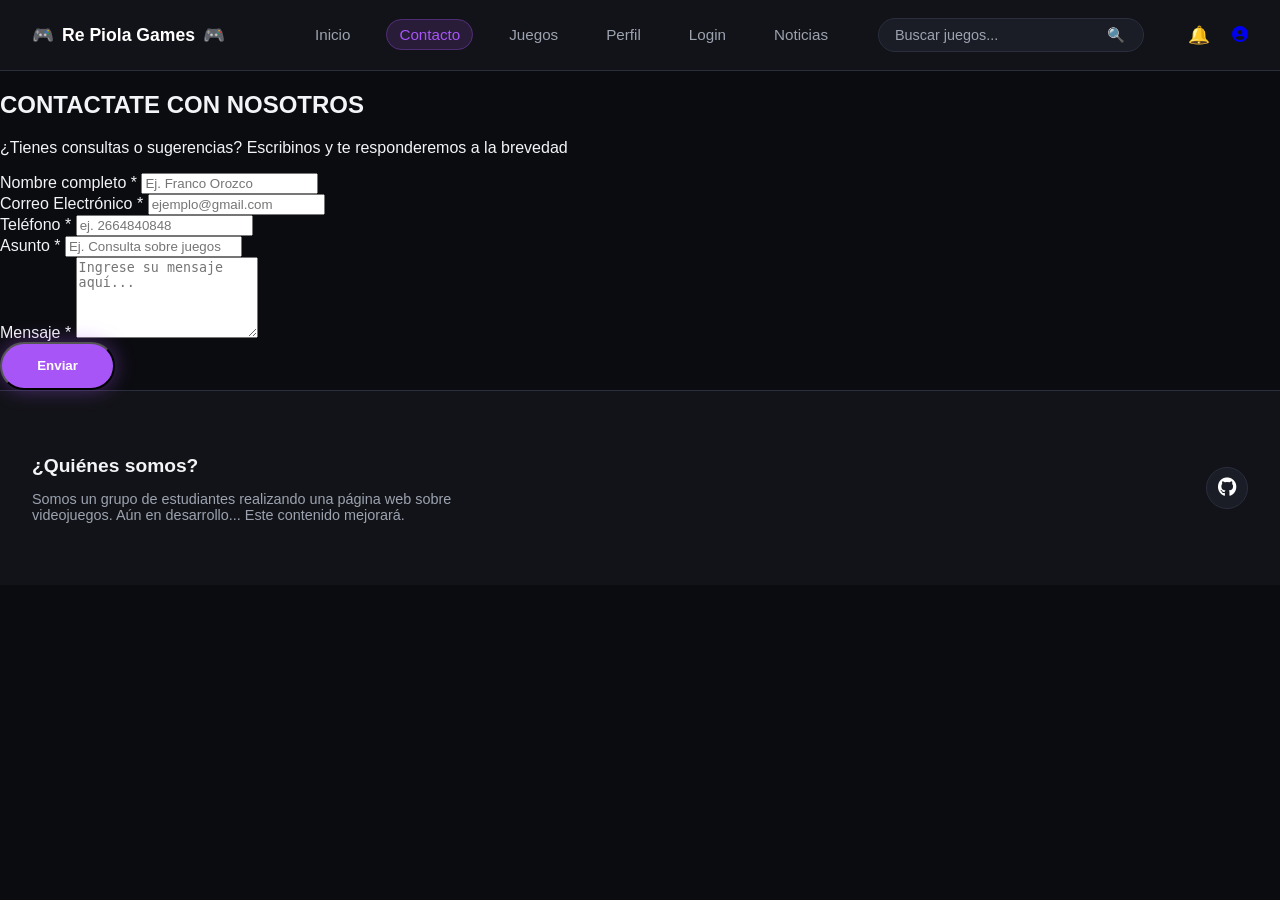
==== contacto.html @ 054d2eba "Organice CSS por secciones y amplía portada ahora los estilos están repartidos entre base.css, heade" ====
<!DOCTYPE html>
<html lang="en">

<head>
    <meta charset="UTF-8">
    <meta name="viewport" content="width=device-width, initial-scale=1.0">
    <title>Contacto</title>
    <link rel="stylesheet" href="https://cdnjs.cloudflare.com/ajax/libs/font-awesome/6.5.2/css/all.min.css">
    <link rel="stylesheet" href="./css/base.css">
    <link rel="stylesheet" href="./css/header.css">
    <link rel="stylesheet" href="./css/componentes.css">
    <link rel="stylesheet" href="./css/footer.css">
</head>

<body>
    <header class="header-principal">
        <!-- LOGO -->
        <div class="logo">
            <a href="./index.html">
                <span>🎮</span>
                <span>Re Piola Games</span>
                <span>🎮</span>
            </a>
        </div>

        <!--  NAVEGACIÓN PRINCIPAL   -->
        <nav>
            <ul>
                <li> <a href="./index.html">Inicio</a></li>
                <li> <a href="./contacto.html" class="activo">Contacto</a></li>
                <li> <a href="./juegos.html">Juegos</a></li>
                <li> <a href="./perfil.html">Perfil</a></li>
                <li> <a href="./login.html">Login</a></li>
                <li> <a href="./noticias.html">Noticias</a></li>
            </ul>
        </nav>

        <!--  BUSCADOR   -->
        <form class="buscador">
            <input type="text" id="buscar" name="buscar" placeholder="Buscar juegos...">
            <button type="submit">🔍</button>
        </form>

        <!--  NOTIFICACIONES   -->
        <div class="usuario-panel">
            <button type="button">🔔</button>
            <a href="./login.html" aria-label="perfil de usuario">
                <i class="fa-solid fa-circle-user"></i>
            </a>
        </div>
    </header>
    <main>
        <section id="contacto">
            <div class="contacto-header">
                <H1>CONTACTATE CON NOSOTROS</H1>
                <p>¿Tienes consultas o sugerencias? Escribinos y te responderemos a la brevedad</p>
            </div>

            <div class="contenedor-formulario">
                <form id="form-contacto" novalidate>
                    <div class="campo-grupo">
                        <label for="nombre">Nombre completo *</label>
                        <input type="text" id="nombre" name="nombre" placeholder="Ej. Franco Orozco">
                        <span class="error-msg" id="error-nombre"></span>
                    </div>

                    <div class="campo-grupo">
                        <label for="email">Correo Electrónico *</label>
                        <input type="email" id="email" name="email" placeholder="ejemplo@gmail.com">
                        <span class="error-msg" id="error-email"></span>
                    </div>

                    <div class="campo-grupo">
                        <label for="telefono">Teléfono *</label>
                        <input type="tel" id="telefono" name="telefono" placeholder="ej. 2664840848">
                        <span class="error-msg" id="error-telefono"></span>
                    </div>

                    <div class="campo-grupo">
                        <label for="asunto">Asunto *</label>
                        <input type="text" id="asunto" name="asunto" placeholder="Ej. Consulta sobre juegos">
                        <span class="error-msg" id="error-asunto"></span>
                    </div>

                    <div class="campo-grupo">
                        <label for="mensaje">Mensaje *</label>
                        <textarea id="mensaje" name="mensaje" placeholder="Ingrese su mensaje aquí..."
                            rows="5"></textarea>
                        <span class="error-msg" id="error-mensaje"></span>
                    </div>

                    <button type="submit" class="btn">Enviar</button>

                </form>

                <div id="resumen-envio"></div>

            </div>

        </section>
    </main>

    <footer>
        <div class="footer-info">
            <h2>¿Quiénes somos?</h2>
            <p>
                Somos un grupo de estudiantes realizando una página web sobre
                videojuegos. Aún en desarrollo... Este contenido mejorará.
            </p>
        </div>

        <div class="footer-redes">
            <a href="https://github.com/orozcofrancoem/TP-Integrador_Web_I.git" target="_blank" aria-label="GitHub"> <i
                    class="fa-brands fa-github"></i></a>
        </div>
    </footer>

    <script src="./js/contacto.js"></script>

</body>

</html>
---- css/base.css ----
/* ===== 1. COLORES GENERALES ===== */

:root {
    --bg-main: #0b0c10;
    --bg-header: #121318;
    --bg-card: #161821;

    --color-primary: #a855f7;
    --color-primary-hover: #9333ea;

    --color-text: #f3f4f6;
    --color-text-muted: #9ca3af;

    --border-color: #2a2e3d;
}

/* ===== 2. ESTILO GENERAL DE LA PÁGINA ===== */

body {
    font-family: Verdana, Tahoma, sans-serif;
    margin: 0;
    background-color: var(--bg-main);
    color: var(--color-text);
}

/* ===== 3. CONTENEDOR PRINCIPAL ===== */

main {
    flex: 1;
    max-width: 1300px; /* max width y margin limitan el contenido a 1300 píxeles y lo centra; en pantallas más anchas quedan esos márgenes. */
    margin: 0 auto;
    width: 100%;
    padding: 0;
}
---- css/header.css ----
/* ===== 1. CABECERA PRINCIPAL ===== */

.header-principal {
    background-color: var(--bg-header);
    border-bottom: 1px solid var(--border-color);
    display: flex;
    align-items: center;
    justify-content: space-between;
    padding: 0 2rem;
    height: 70px;
    position: sticky;
    top: 0;
    z-index: 1000;
}

/* ===== 2. LOGO ===== */

.logo a {
    display: flex;
    align-items: center;
    gap: 8px;
    font-weight: bold;
    font-size: 1.1rem;
    color: #fff;
    text-decoration: none;
}

/* ===== 3. NAVEGACIÓN ===== */

nav ul {
    display: flex;
    gap: 1.5rem;
    list-style: none;
}

nav ul li a {
    color: var(--color-text-muted);
    text-decoration: none;
    font-size: 0.95rem;
    padding: 6px 12px;
    border-radius: 20px;
    transition: color 0.2s;
}

/* Al pasar el mouse o estar en la página actual */

nav ul li a:hover,
nav ul li a.activo {
    color: #fff;
    background-color: #a855f726;
}

/* Enlace de la página actual */

nav ul li a.activo {
    color: var(--color-primary);
    border: 1px solid #a855f74d;
}

/* ===== 4. BUSCADOR ===== */

.buscador {
    display: flex;
    align-items: center;
    background-color: #1a1c26;
    border: 1px solid var(--border-color);
    border-radius: 30px;
    padding: 4px 12px;
    width: 240px;
}

.buscador input {
    background: transparent;
    border: none;
    color: var(--color-text);
    outline: none;
    width: 100%;
    font-size: 0.9rem;
    padding: 4px;
}

.buscador input::placeholder {
    color: var(--color-text-muted);
}

.buscador button {
    background: transparent;
    border: none;
    cursor: pointer;
    font-size: 0.9rem;
}

/* ===== 5. PANEL DE USUARIO ===== */

.usuario-panel {
    display: flex;
    align-items: center;
    gap: 1rem;
}

.usuario-panel button {
    background: transparent;
    border: none;
    color: var(--color-text);
    font-size: 1.1rem;
    cursor: pointer;
    position: relative;
}

/* ===== 6. ADAPTACIÓN A PANTALLAS PEQUEÑAS ===== */

@media (max-width: 968px) {
    .header-principal {
        padding: 0 1rem;
        flex-wrap: wrap;
        height: auto;
        gap: 10px;
    }

    nav ul {
        gap: 1rem;
        overflow-x: auto;
        padding-bottom: 5px;
    }

    .buscador {
        display: none;
    }
}
---- css/componentes.css ----
/* ===== 1. BOTÓN PRINCIPAL ===== */

.btn {
    background-color: var(--color-primary);
    color: #fff;
    padding: 0.9rem 2.2rem;
    border-radius: 30px;
    font-weight: 700;
    text-decoration: none;
    transition: background-color 0.2s, transform 0.2s;
    box-shadow: 0 0 20px rgba(168, 85, 247, 0.4);
}

.btn:hover {
    background-color: var(--color-primary-hover);
    transform: translateY(-2px);
}

/* ===== 2. BOTÓN SECUNDARIO ===== */

.btn-secundario {
    background-color: rgba(255, 255, 255, 0.05);
    color: #fff;
    border: 1px solid var(--border-color);
    padding: 0.9rem 2.2rem;
    border-radius: 30px;
    font-weight: 700;
    text-decoration: none;
    transition: background-color 0.2s, border-color 0.2s;
}

.btn-secundario:hover {
    background-color: rgba(255, 255, 255, 0.1);
    border-color: var(--color-text-muted);
}
---- css/footer.css ----
/* ===== 1. CONTENEDOR DEL PIE DE PÁGINA ===== */

footer {
    background-color: var(--bg-header);
    border-top: 1px solid var(--border-color);
    padding: 3rem 2rem;
    display: flex;
    justify-content: space-between;
    align-items: center;
    margin-top: auto;
}

/* ===== 2. INFORMACIÓN ===== */

.footer-info h2 {
    font-size: 1.2rem;
    margin-bottom: 0.5rem;
}

.footer-info p {
    color: var(--color-text-muted);
    font-size: 0.9rem;
    max-width: 500px;
}

/* ===== 3. REDES SOCIALES ===== */

.footer-redes a {
    background-color: #1a1c26;
    border: 1px solid var(--border-color);
    color: #fff;
    text-decoration: none;
    width: 40px;
    height: 40px;
    border-radius: 50%;
    display: flex;
    align-items: center;
    justify-content: center;
    font-size: 1.2rem;
    transition: background-color 0.2s, border-color 0.2s;
}

.footer-redes a:hover {
    background-color: var(--color-primary);
    border-color: var(--color-primary);
}

/* ===== 4. ADAPTACIÓN A PANTALLAS PEQUEÑAS ===== */

@media (max-width: 968px) {
    footer {
        flex-direction: column;
        gap: 1.5rem;
        text-align: center;
    }
}
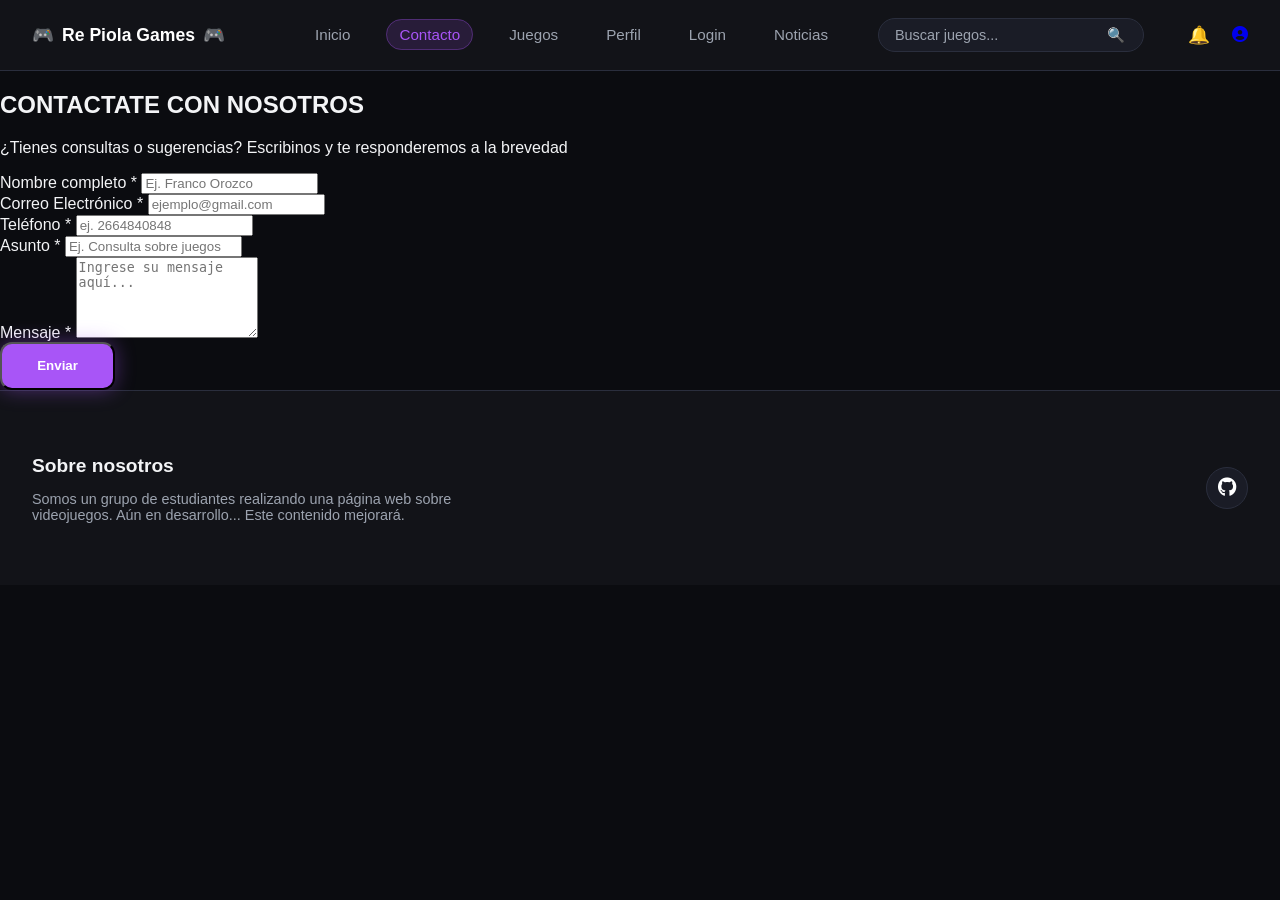
==== commit 7db82ad0: "Separé el header y el footer para reutilizarlos Pasé el menú y el pie de página a archivos compartid" ====
--- a/contacto.html
+++ b/contacto.html
@@ -1,11 +1,15 @@
 <!DOCTYPE html>
-<html lang="en">
+<html lang="es">
 
 <head>
     <meta charset="UTF-8">
     <meta name="viewport" content="width=device-width, initial-scale=1.0">
-    <title>Contacto</title>
+    <title>Contacto | Re Piola Games</title>
+
+    <!-- Iconos de Font Awesome -->
     <link rel="stylesheet" href="https://cdnjs.cloudflare.com/ajax/libs/font-awesome/6.5.2/css/all.min.css">
+
+    <!-- Estilos generales y compartidos -->
     <link rel="stylesheet" href="./css/base.css">
     <link rel="stylesheet" href="./css/header.css">
     <link rel="stylesheet" href="./css/componentes.css">
@@ -13,110 +17,116 @@
 </head>
 
 <body>
-    <header class="header-principal">
-        <!-- LOGO -->
-        <div class="logo">
-            <a href="./index.html">
-                <span>🎮</span>
-                <span>Re Piola Games</span>
-                <span>🎮</span>
-            </a>
-        </div>
 
-        <!--  NAVEGACIÓN PRINCIPAL   -->
-        <nav>
-            <ul>
-                <li> <a href="./index.html">Inicio</a></li>
-                <li> <a href="./contacto.html" class="activo">Contacto</a></li>
-                <li> <a href="./juegos.html">Juegos</a></li>
-                <li> <a href="./perfil.html">Perfil</a></li>
-                <li> <a href="./login.html">Login</a></li>
-                <li> <a href="./noticias.html">Noticias</a></li>
-            </ul>
-        </nav>
+    <!-- ===== 1. CABECERA ===== -->
 
-        <!--  BUSCADOR   -->
-        <form class="buscador">
-            <input type="text" id="buscar" name="buscar" placeholder="Buscar juegos...">
-            <button type="submit">🔍</button>
-        </form>
+    <div id="cabecera-sitio"></div>
 
-        <!--  NOTIFICACIONES   -->
-        <div class="usuario-panel">
-            <button type="button">🔔</button>
-            <a href="./login.html" aria-label="perfil de usuario">
-                <i class="fa-solid fa-circle-user"></i>
-            </a>
-        </div>
-    </header>
+    <!-- ===== 2. CONTENIDO PRINCIPAL ===== -->
+
     <main>
+
         <section id="contacto">
+
+            <!-- ===== 2.1. PRESENTACIÓN ===== -->
+
             <div class="contacto-header">
-                <H1>CONTACTATE CON NOSOTROS</H1>
-                <p>¿Tienes consultas o sugerencias? Escribinos y te responderemos a la brevedad</p>
+                <h1>CONTACTATE CON NOSOTROS</h1>
+                <p>
+                    ¿Tienes consultas o sugerencias?
+                    Escribinos y te responderemos a la brevedad
+                </p>
             </div>
 
+            <!-- ===== 2.2. FORMULARIO DE CONTACTO ===== -->
+
             <div class="contenedor-formulario">
+
                 <form id="form-contacto" novalidate>
+
+                    <!-- Nombre completo -->
                     <div class="campo-grupo">
                         <label for="nombre">Nombre completo *</label>
-                        <input type="text" id="nombre" name="nombre" placeholder="Ej. Franco Orozco">
+                        <input
+                            type="text"
+                            id="nombre"
+                            name="nombre"
+                            placeholder="Ej. Franco Orozco"
+                        >
                         <span class="error-msg" id="error-nombre"></span>
                     </div>
 
+                    <!-- Correo electrónico -->
                     <div class="campo-grupo">
                         <label for="email">Correo Electrónico *</label>
-                        <input type="email" id="email" name="email" placeholder="ejemplo@gmail.com">
+                        <input
+                            type="email"
+                            id="email"
+                            name="email"
+                            placeholder="ejemplo@gmail.com"
+                        >
                         <span class="error-msg" id="error-email"></span>
                     </div>
 
+                    <!-- Teléfono -->
                     <div class="campo-grupo">
                         <label for="telefono">Teléfono *</label>
-                        <input type="tel" id="telefono" name="telefono" placeholder="ej. 2664840848">
+                        <input
+                            type="tel"
+                            id="telefono"
+                            name="telefono"
+                            placeholder="ej. 2664840848"
+                        >
                         <span class="error-msg" id="error-telefono"></span>
                     </div>
 
+                    <!-- Asunto -->
                     <div class="campo-grupo">
                         <label for="asunto">Asunto *</label>
-                        <input type="text" id="asunto" name="asunto" placeholder="Ej. Consulta sobre juegos">
+                        <input
+                            type="text"
+                            id="asunto"
+                            name="asunto"
+                            placeholder="Ej. Consulta sobre juegos"
+                        >
                         <span class="error-msg" id="error-asunto"></span>
                     </div>
 
+                    <!-- Mensaje -->
                     <div class="campo-grupo">
                         <label for="mensaje">Mensaje *</label>
-                        <textarea id="mensaje" name="mensaje" placeholder="Ingrese su mensaje aquí..."
-                            rows="5"></textarea>
+                        <textarea
+                            id="mensaje"
+                            name="mensaje"
+                            placeholder="Ingrese su mensaje aquí..."
+                            rows="5"
+                        ></textarea>
                         <span class="error-msg" id="error-mensaje"></span>
                     </div>
 
+                    <!-- Envío del formulario -->
                     <button type="submit" class="btn">Enviar</button>
 
                 </form>
+
+                <!-- ===== 2.3. RESUMEN DEL FORMULARIO ===== -->
 
                 <div id="resumen-envio"></div>
 
             </div>
 
         </section>
+
     </main>
 
-    <footer>
-        <div class="footer-info">
-            <h2>¿Quiénes somos?</h2>
-            <p>
-                Somos un grupo de estudiantes realizando una página web sobre
-                videojuegos. Aún en desarrollo... Este contenido mejorará.
-            </p>
-        </div>
+    <!-- ===== 3. PIE DE PÁGINA ===== -->
 
-        <div class="footer-redes">
-            <a href="https://github.com/orozcofrancoem/TP-Integrador_Web_I.git" target="_blank" aria-label="GitHub"> <i
-                    class="fa-brands fa-github"></i></a>
-        </div>
-    </footer>
+    <div id="pie-sitio"></div>
+
+    <!-- ===== 4. JAVASCRIPT ===== -->
 
     <script src="./js/contacto.js"></script>
-
+    <script src="./js/componentes.js"></script>
 </body>
 
 </html>
--- a/css/header.css
+++ b/css/header.css
@@ -8,6 +8,11 @@
     justify-content: space-between;
     padding: 0 2rem;
     height: 70px;
+}
+
+/* ===== POSICIÓN DE LA CABECERA COMPARTIDA ===== */
+
+#cabecera-sitio {
     position: sticky;
     top: 0;
     z-index: 1000;
@@ -116,7 +121,7 @@
         height: auto;
         gap: 10px;
     }
-
+   
     nav ul {
         gap: 1rem;
         overflow-x: auto;
--- a/css/componentes.css
+++ b/css/componentes.css
@@ -4,7 +4,7 @@
     background-color: var(--color-primary);
     color: #fff;
     padding: 0.9rem 2.2rem;
-    border-radius: 30px;
+    border-radius: 12px;
     font-weight: 700;
     text-decoration: none;
     transition: background-color 0.2s, transform 0.2s;
@@ -23,7 +23,7 @@
     color: #fff;
     border: 1px solid var(--border-color);
     padding: 0.9rem 2.2rem;
-    border-radius: 30px;
+    border-radius: 12px;
     font-weight: 700;
     text-decoration: none;
     transition: background-color 0.2s, border-color 0.2s;
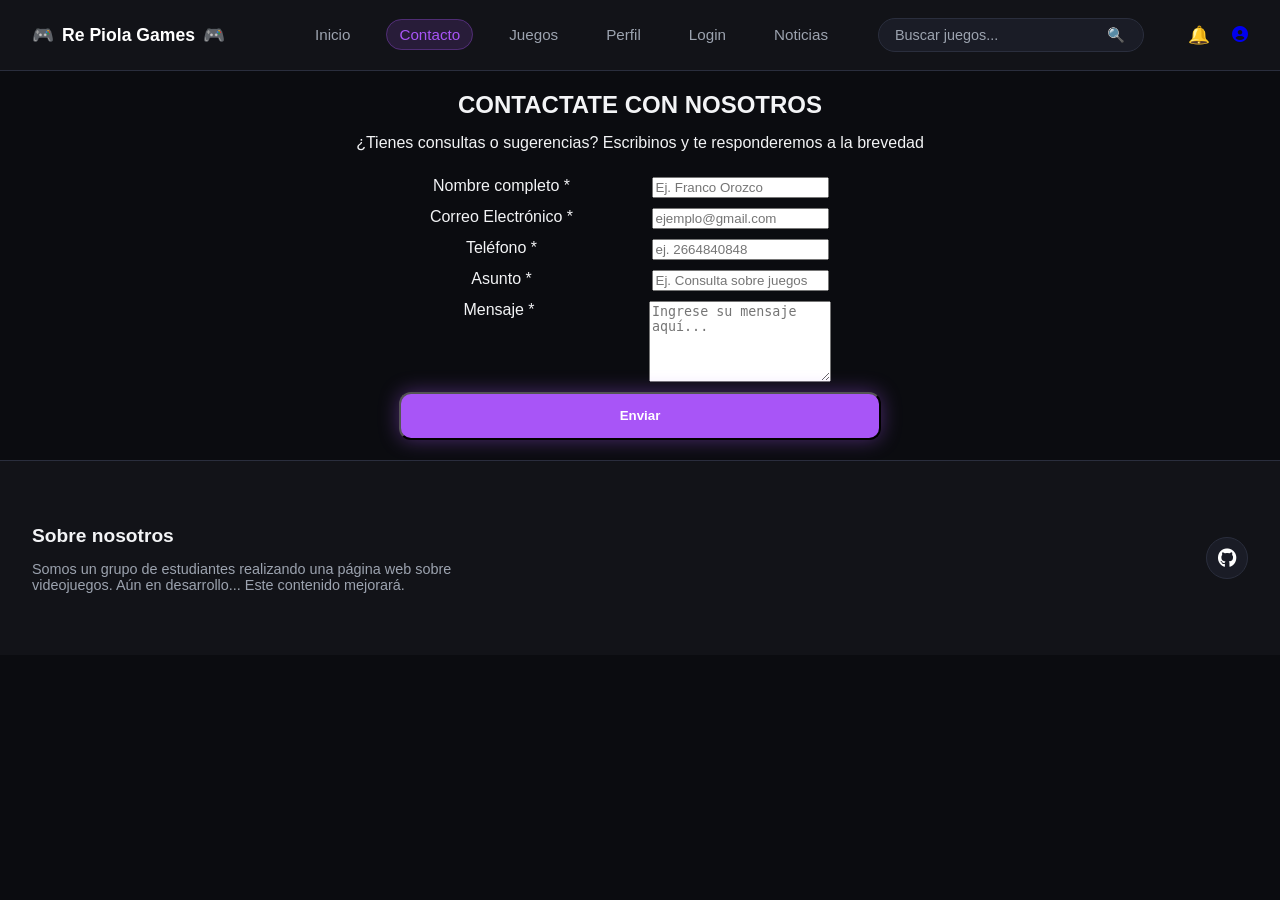
==== commit a8d45162: "mejora en visual de juegos.html" ====
--- a/contacto.html
+++ b/contacto.html
@@ -14,6 +14,7 @@
     <link rel="stylesheet" href="./css/header.css">
     <link rel="stylesheet" href="./css/componentes.css">
     <link rel="stylesheet" href="./css/footer.css">
+    <link rel="stylesheet" href="./css/contacto.css">
 </head>
 
 <body>
--- a/css/contacto.css
+++ b/css/contacto.css
@@ -0,0 +1,41 @@
+#contacto {
+    display: flex;
+    flex-direction: column;
+    align-items: center;
+    gap: 10px;
+    margin: 20px;
+
+}
+
+.contacto-header {
+    display: flex;
+    flex-direction: column;
+    gap: 15px;
+    align-items: center;
+    padding-bottom: 15px;
+}
+
+.contacto-header p,
+h1 {
+    margin: 0;
+}
+
+#form-contacto {
+    display: flex;
+    flex-direction: column;
+    justify-content: center;
+    flex: content;
+    gap: 10px;
+}
+
+.campo-grupo {
+    display: flex;
+    text-align: center;
+    justify-content: center;
+    gap: 50px;
+}
+
+label {
+    width: 200px;
+}
+
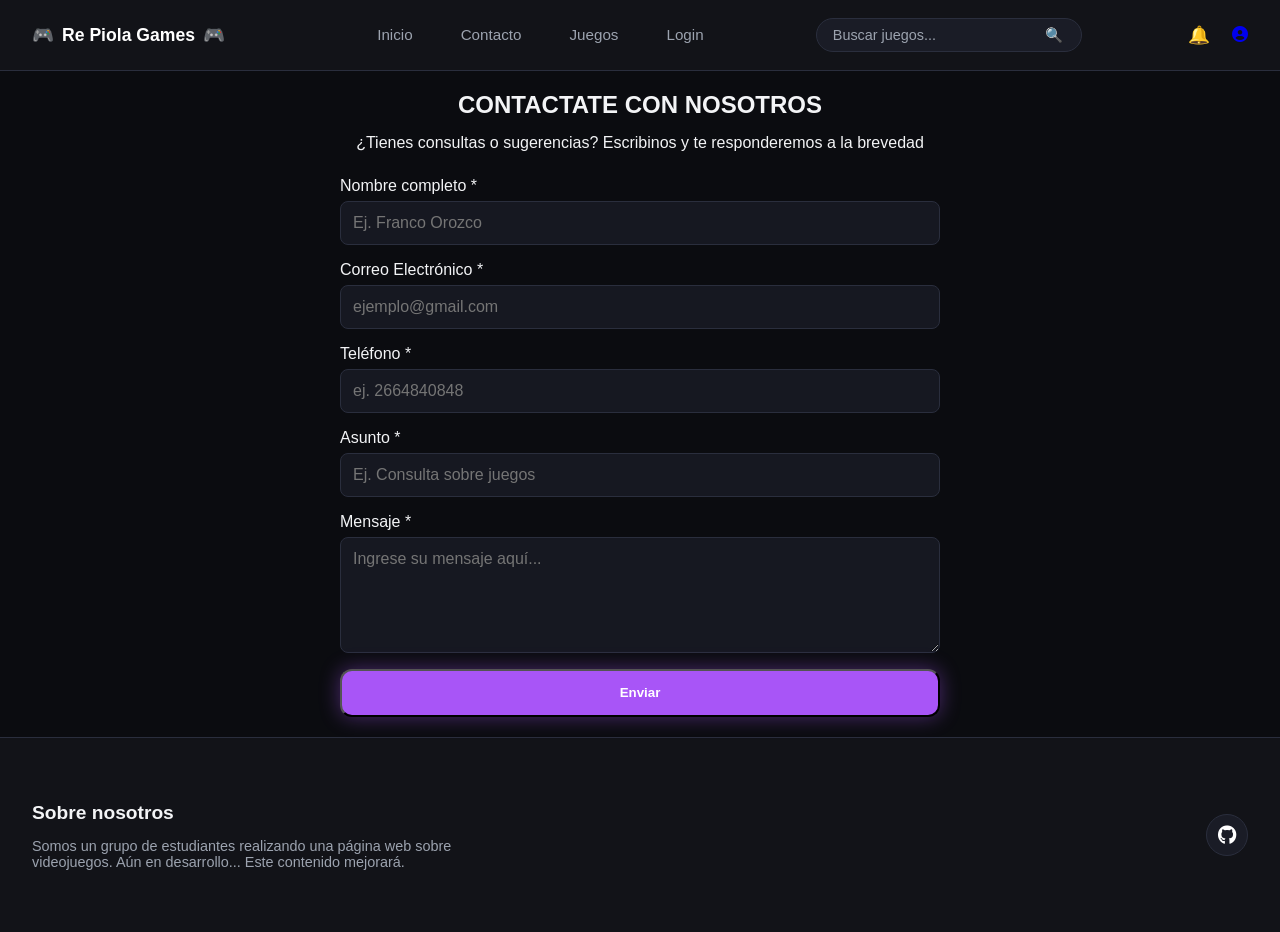
==== commit f4258558: "Actualizacion proyecto Borro franco la clase perfil y noticias porque dijo que era mucho. mejoras en" ====
--- a/contacto.html
+++ b/contacto.html
@@ -1,133 +1,182 @@
-<!DOCTYPE html>
+<!doctype html>
 <html lang="es">
-
-<head>
-    <meta charset="UTF-8">
-    <meta name="viewport" content="width=device-width, initial-scale=1.0">
+  <head>
+    <meta charset="UTF-8" />
+    <meta name="viewport" content="width=device-width, initial-scale=1.0" />
     <title>Contacto | Re Piola Games</title>
 
     <!-- Iconos de Font Awesome -->
-    <link rel="stylesheet" href="https://cdnjs.cloudflare.com/ajax/libs/font-awesome/6.5.2/css/all.min.css">
+    <link
+      rel="stylesheet"
+      href="https://cdnjs.cloudflare.com/ajax/libs/font-awesome/6.5.2/css/all.min.css"
+    />
 
     <!-- Estilos generales y compartidos -->
-    <link rel="stylesheet" href="./css/base.css">
-    <link rel="stylesheet" href="./css/header.css">
-    <link rel="stylesheet" href="./css/componentes.css">
-    <link rel="stylesheet" href="./css/footer.css">
-    <link rel="stylesheet" href="./css/contacto.css">
-</head>
+    <link rel="stylesheet" href="./css/base.css" />
+    <link rel="stylesheet" href="./css/header.css" />
+    <link rel="stylesheet" href="./css/componentes.css" />
+    <link rel="stylesheet" href="./css/footer.css" />
+    <link rel="stylesheet" href="./css/contacto.css" />
+  </head>
 
-<body>
-
+  <body>
     <!-- ===== 1. CABECERA ===== -->
 
-    <div id="cabecera-sitio"></div>
+    <header class="header-principal">
+      <!-- Logo -->
+      <div class="logo">
+        <a href="./index.html">
+          <span>🎮</span>
+          <span>Re Piola Games</span>
+          <span>🎮</span>
+        </a>
+      </div>
 
+      <!-- Navegación principal -->
+      <nav aria-label="Navegación principal">
+        <ul>
+          <li><a href="./index.html">Inicio</a></li>
+          <li><a href="./contacto.html">Contacto</a></li>
+          <li><a href="./juegos.html">Juegos</a></li>
+          <li><a href="./login.html">Login</a></li>
+        </ul>
+      </nav>
+
+      <!-- Buscador -->
+      <form class="buscador" role="search">
+        <input
+          type="text"
+          id="buscar"
+          name="buscar"
+          placeholder="Buscar juegos..."
+          aria-label="Buscar juegos"
+        />
+        <button type="submit" aria-label="Buscar">🔍</button>
+      </form>
+
+      <!-- Notificaciones y acceso de usuario -->
+      <div class="usuario-panel">
+        <button type="button" aria-label="Notificaciones">🔔</button>
+
+        <a href="./login.html" aria-label="Iniciar sesión">
+          <i class="fa-solid fa-circle-user" aria-hidden="true"></i>
+        </a>
+      </div>
+    </header>
     <!-- ===== 2. CONTENIDO PRINCIPAL ===== -->
 
     <main>
+      <section id="contacto">
+        <!-- ===== 2.1. PRESENTACIÓN ===== -->
 
-        <section id="contacto">
+        <div class="contacto-header">
+          <h1>CONTACTATE CON NOSOTROS</h1>
+          <p>
+            ¿Tienes consultas o sugerencias? Escribinos y te responderemos a la
+            brevedad
+          </p>
+        </div>
 
-            <!-- ===== 2.1. PRESENTACIÓN ===== -->
+        <!-- ===== 2.2. FORMULARIO DE CONTACTO ===== -->
 
-            <div class="contacto-header">
-                <h1>CONTACTATE CON NOSOTROS</h1>
-                <p>
-                    ¿Tienes consultas o sugerencias?
-                    Escribinos y te responderemos a la brevedad
-                </p>
+        <div class="contenedor-formulario">
+          <form id="form-contacto" novalidate>
+            <!-- Nombre completo -->
+            <div class="campo-grupo">
+              <label for="nombre">Nombre completo *</label>
+              <input
+                type="text"
+                id="nombre"
+                name="nombre"
+                placeholder="Ej. Franco Orozco"
+              />
+              <span class="error-msg" id="error-nombre"></span>
             </div>
 
-            <!-- ===== 2.2. FORMULARIO DE CONTACTO ===== -->
-
-            <div class="contenedor-formulario">
-
-                <form id="form-contacto" novalidate>
-
-                    <!-- Nombre completo -->
-                    <div class="campo-grupo">
-                        <label for="nombre">Nombre completo *</label>
-                        <input
-                            type="text"
-                            id="nombre"
-                            name="nombre"
-                            placeholder="Ej. Franco Orozco"
-                        >
-                        <span class="error-msg" id="error-nombre"></span>
-                    </div>
-
-                    <!-- Correo electrónico -->
-                    <div class="campo-grupo">
-                        <label for="email">Correo Electrónico *</label>
-                        <input
-                            type="email"
-                            id="email"
-                            name="email"
-                            placeholder="ejemplo@gmail.com"
-                        >
-                        <span class="error-msg" id="error-email"></span>
-                    </div>
-
-                    <!-- Teléfono -->
-                    <div class="campo-grupo">
-                        <label for="telefono">Teléfono *</label>
-                        <input
-                            type="tel"
-                            id="telefono"
-                            name="telefono"
-                            placeholder="ej. 2664840848"
-                        >
-                        <span class="error-msg" id="error-telefono"></span>
-                    </div>
-
-                    <!-- Asunto -->
-                    <div class="campo-grupo">
-                        <label for="asunto">Asunto *</label>
-                        <input
-                            type="text"
-                            id="asunto"
-                            name="asunto"
-                            placeholder="Ej. Consulta sobre juegos"
-                        >
-                        <span class="error-msg" id="error-asunto"></span>
-                    </div>
-
-                    <!-- Mensaje -->
-                    <div class="campo-grupo">
-                        <label for="mensaje">Mensaje *</label>
-                        <textarea
-                            id="mensaje"
-                            name="mensaje"
-                            placeholder="Ingrese su mensaje aquí..."
-                            rows="5"
-                        ></textarea>
-                        <span class="error-msg" id="error-mensaje"></span>
-                    </div>
-
-                    <!-- Envío del formulario -->
-                    <button type="submit" class="btn">Enviar</button>
-
-                </form>
-
-                <!-- ===== 2.3. RESUMEN DEL FORMULARIO ===== -->
-
-                <div id="resumen-envio"></div>
-
+            <!-- Correo electrónico -->
+            <div class="campo-grupo">
+              <label for="email">Correo Electrónico *</label>
+              <input
+                type="email"
+                id="email"
+                name="email"
+                placeholder="ejemplo@gmail.com"
+              />
+              <span class="error-msg" id="error-email"></span>
             </div>
 
-        </section>
+            <!-- Teléfono -->
+            <div class="campo-grupo">
+              <label for="telefono">Teléfono *</label>
+              <input
+                type="tel"
+                id="telefono"
+                name="telefono"
+                placeholder="ej. 2664840848"
+              />
+              <span class="error-msg" id="error-telefono"></span>
+            </div>
 
+            <!-- Asunto -->
+            <div class="campo-grupo">
+              <label for="asunto">Asunto *</label>
+              <input
+                type="text"
+                id="asunto"
+                name="asunto"
+                placeholder="Ej. Consulta sobre juegos"
+              />
+              <span class="error-msg" id="error-asunto"></span>
+            </div>
+
+            <!-- Mensaje -->
+            <div class="campo-grupo">
+              <label for="mensaje">Mensaje *</label>
+              <textarea
+                id="mensaje"
+                name="mensaje"
+                placeholder="Ingrese su mensaje aquí..."
+                rows="5"
+              ></textarea>
+              <span class="error-msg" id="error-mensaje"></span>
+            </div>
+
+            <!-- Envío del formulario -->
+            <button type="submit" class="btn">Enviar</button>
+          </form>
+
+          <!-- ===== 2.3. RESUMEN DEL FORMULARIO ===== -->
+
+          <div id="resumen-envio"></div>
+        </div>
+      </section>
     </main>
 
     <!-- ===== 3. PIE DE PÁGINA ===== -->
 
-    <div id="pie-sitio"></div>
+    <footer>
+      <div class="footer-info">
+        <h2>Sobre nosotros</h2>
+        <p>
+          Somos un grupo de estudiantes realizando una página web sobre
+          videojuegos. Aún en desarrollo... Este contenido mejorará.
+        </p>
+      </div>
 
+      <div class="footer-redes">
+        <a
+          href="https://github.com/orozcofrancoem/TP-Integrador_Web_I.git"
+          target="_blank"
+          rel="noopener noreferrer"
+          aria-label="GitHub"
+        >
+          <i class="fa-brands fa-github" aria-hidden="true"></i>
+        </a>
+      </div>
+    </footer>
     <!-- ===== 4. JAVASCRIPT ===== -->
 
     <script src="./js/contacto.js"></script>
     <script src="./js/componentes.js"></script>
-</body>
-
-</html>+  </body>
+</html>
--- a/css/contacto.css
+++ b/css/contacto.css
@@ -30,12 +30,42 @@
 
 .campo-grupo {
     display: flex;
-    text-align: center;
-    justify-content: center;
-    gap: 50px;
+    flex-direction: column;
+    gap: 6px;
 }
 
-label {
-    width: 200px;
+.campo-grupo label {
+    width: auto;
 }
 
+.contenedor-formulario {
+    width: 100%;
+    max-width: 600px;
+}
+
+.error-msg{
+    color: red;
+    font-size: 0.8rem;
+}
+
+/* Campos del formulario */
+.campo-grupo input,
+.campo-grupo textarea {
+    box-sizing: border-box; /* Hace que el relleno y el borde estén incluidos dentro del ancho que le asignemos al campo. */
+    padding: 12px;
+    border: 1px solid var(--border-color);/* Define las características del borde:*/
+                                          /*   1px: el grosor.*/
+                                          /*   solid: el tipo de línea, en este caso continua.*/
+                                          /*   var(--border-color): el color guardado en la variable CSS --border-color. */
+    border-radius: 8px;/*Redondea las esquinas del campo. Cuanto mayor sea el valor, más redondeadas se verán.*/
+    background-color: var(--bg-card);/*Asigna el color de fondo del campo usando la variable --bg-card, que también usás para las tarjetas del sitio.*/
+    color: var(--color-text);/*Define el color del texto que escribe la persona dentro del campo. Usa la variable --color-text para mantener el mismo color general del sitio.*/
+    font: inherit;/* Hace que el campo herede la tipografía de su elemento padre: familia, tamaño y otras propiedades de fuente incluidas en font.*/
+}
+
+/* Color del borde al seleccionar un campo */
+.campo-grupo input:focus,
+.campo-grupo textarea:focus {
+    outline: 2px solid var(--color-primary);
+    outline-offset: 2px;/*Separa ese contorno 2 píxeles hacia afuera del borde del campo. Esto permite distinguir el borde normal del contorno violeta de selección.*/
+}
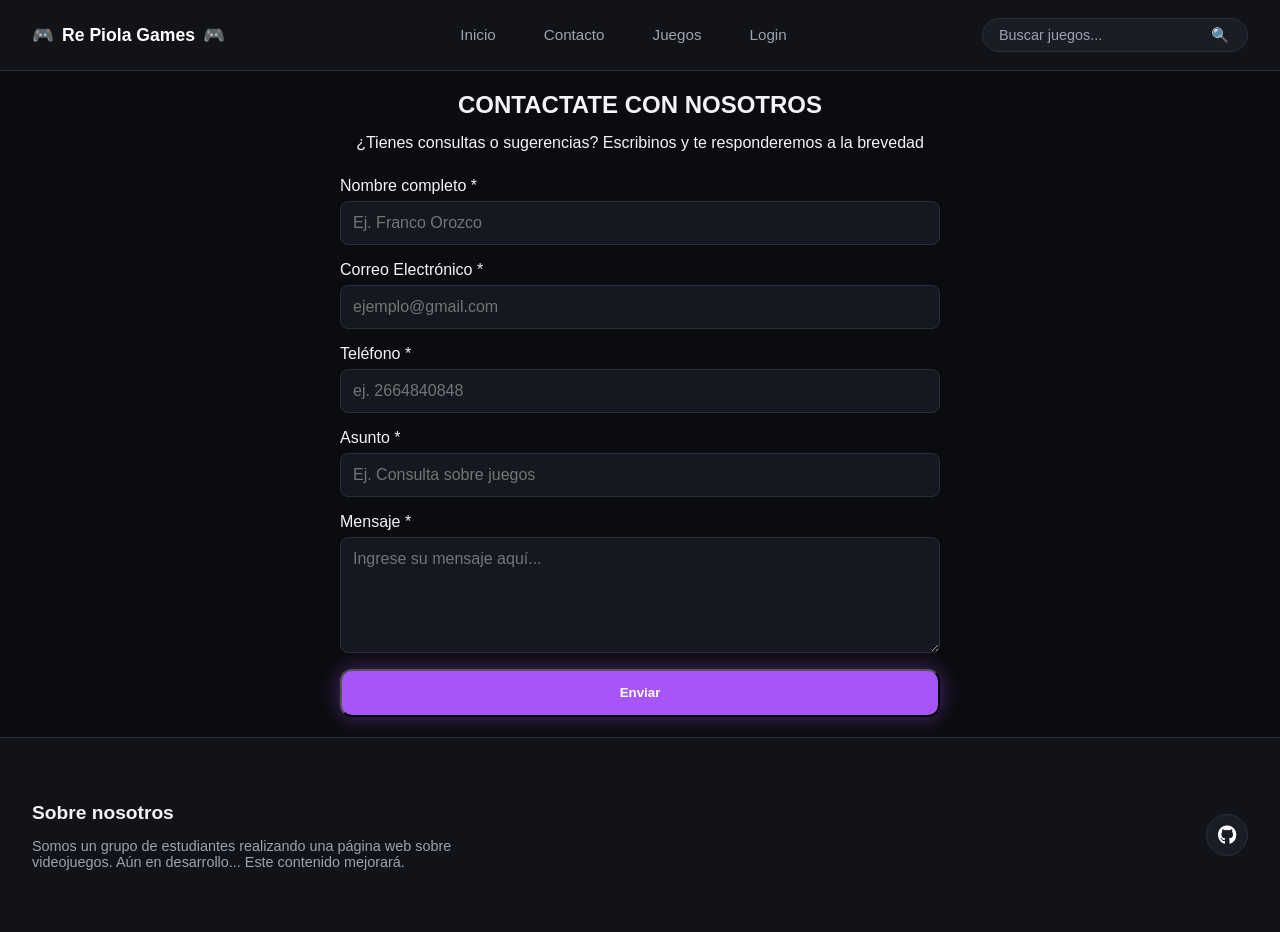
==== commit ffa5464c: "toqueteo de Login Co-Authored-By: lucianoborsotto-dev <319048624+lucianoborsotto-dev@users.noreply.g" ====
--- a/contacto.html
+++ b/contacto.html
@@ -1,182 +1,139 @@
 <!doctype html>
 <html lang="es">
-  <head>
-    <meta charset="UTF-8" />
-    <meta name="viewport" content="width=device-width, initial-scale=1.0" />
-    <title>Contacto | Re Piola Games</title>
 
-    <!-- Iconos de Font Awesome -->
-    <link
-      rel="stylesheet"
-      href="https://cdnjs.cloudflare.com/ajax/libs/font-awesome/6.5.2/css/all.min.css"
-    />
+<head>
+  <meta charset="UTF-8" />
+  <meta name="viewport" content="width=device-width, initial-scale=1.0" />
+  <title>Contacto | Re Piola Games</title>
 
-    <!-- Estilos generales y compartidos -->
-    <link rel="stylesheet" href="./css/base.css" />
-    <link rel="stylesheet" href="./css/header.css" />
-    <link rel="stylesheet" href="./css/componentes.css" />
-    <link rel="stylesheet" href="./css/footer.css" />
-    <link rel="stylesheet" href="./css/contacto.css" />
-  </head>
+  <!-- Iconos de Font Awesome -->
+  <link rel="stylesheet" href="https://cdnjs.cloudflare.com/ajax/libs/font-awesome/6.5.2/css/all.min.css" />
 
-  <body>
-    <!-- ===== 1. CABECERA ===== -->
+  <!-- Estilos generales y compartidos -->
+  <link rel="stylesheet" href="./css/base.css" />
+  <link rel="stylesheet" href="./css/header.css" />
+  <link rel="stylesheet" href="./css/componentes.css" />
+  <link rel="stylesheet" href="./css/footer.css" />
+  <link rel="stylesheet" href="./css/contacto.css" />
+</head>
 
-    <header class="header-principal">
-      <!-- Logo -->
-      <div class="logo">
-        <a href="./index.html">
-          <span>🎮</span>
-          <span>Re Piola Games</span>
-          <span>🎮</span>
-        </a>
-      </div>
+<body>
+  <!-- ===== 1. CABECERA ===== -->
 
-      <!-- Navegación principal -->
-      <nav aria-label="Navegación principal">
-        <ul>
-          <li><a href="./index.html">Inicio</a></li>
-          <li><a href="./contacto.html">Contacto</a></li>
-          <li><a href="./juegos.html">Juegos</a></li>
-          <li><a href="./login.html">Login</a></li>
-        </ul>
-      </nav>
+  <header class="header-principal">
+    <!-- Logo -->
+    <div class="logo">
+      <a href="./index.html">
+        <span>🎮</span>
+        <span>Re Piola Games</span>
+        <span>🎮</span>
+      </a>
+    </div>
 
-      <!-- Buscador -->
-      <form class="buscador" role="search">
-        <input
-          type="text"
-          id="buscar"
-          name="buscar"
-          placeholder="Buscar juegos..."
-          aria-label="Buscar juegos"
-        />
-        <button type="submit" aria-label="Buscar">🔍</button>
-      </form>
+    <!-- Navegación principal -->
+    <nav aria-label="Navegación principal">
+      <ul>
+        <li><a href="./index.html">Inicio</a></li>
+        <li><a href="./contacto.html">Contacto</a></li>
+        <li><a href="./juegos.html">Juegos</a></li>
+        <li><a href="./login.html">Login</a></li>
+      </ul>
+    </nav>
 
-      <!-- Notificaciones y acceso de usuario -->
-      <div class="usuario-panel">
-        <button type="button" aria-label="Notificaciones">🔔</button>
+    <!-- Buscador -->
+    <form class="buscador" role="search">
+      <input type="text" id="buscar" name="buscar" placeholder="Buscar juegos..." aria-label="Buscar juegos" />
+      <button type="submit" aria-label="Buscar">🔍</button>
+    </form>
 
-        <a href="./login.html" aria-label="Iniciar sesión">
-          <i class="fa-solid fa-circle-user" aria-hidden="true"></i>
-        </a>
-      </div>
-    </header>
-    <!-- ===== 2. CONTENIDO PRINCIPAL ===== -->
+  </header>
+  <!-- ===== 2. CONTENIDO PRINCIPAL ===== -->
 
-    <main>
-      <section id="contacto">
-        <!-- ===== 2.1. PRESENTACIÓN ===== -->
+  <main>
+    <section id="contacto">
+      <!-- ===== 2.1. PRESENTACIÓN ===== -->
 
-        <div class="contacto-header">
-          <h1>CONTACTATE CON NOSOTROS</h1>
-          <p>
-            ¿Tienes consultas o sugerencias? Escribinos y te responderemos a la
-            brevedad
-          </p>
-        </div>
-
-        <!-- ===== 2.2. FORMULARIO DE CONTACTO ===== -->
-
-        <div class="contenedor-formulario">
-          <form id="form-contacto" novalidate>
-            <!-- Nombre completo -->
-            <div class="campo-grupo">
-              <label for="nombre">Nombre completo *</label>
-              <input
-                type="text"
-                id="nombre"
-                name="nombre"
-                placeholder="Ej. Franco Orozco"
-              />
-              <span class="error-msg" id="error-nombre"></span>
-            </div>
-
-            <!-- Correo electrónico -->
-            <div class="campo-grupo">
-              <label for="email">Correo Electrónico *</label>
-              <input
-                type="email"
-                id="email"
-                name="email"
-                placeholder="ejemplo@gmail.com"
-              />
-              <span class="error-msg" id="error-email"></span>
-            </div>
-
-            <!-- Teléfono -->
-            <div class="campo-grupo">
-              <label for="telefono">Teléfono *</label>
-              <input
-                type="tel"
-                id="telefono"
-                name="telefono"
-                placeholder="ej. 2664840848"
-              />
-              <span class="error-msg" id="error-telefono"></span>
-            </div>
-
-            <!-- Asunto -->
-            <div class="campo-grupo">
-              <label for="asunto">Asunto *</label>
-              <input
-                type="text"
-                id="asunto"
-                name="asunto"
-                placeholder="Ej. Consulta sobre juegos"
-              />
-              <span class="error-msg" id="error-asunto"></span>
-            </div>
-
-            <!-- Mensaje -->
-            <div class="campo-grupo">
-              <label for="mensaje">Mensaje *</label>
-              <textarea
-                id="mensaje"
-                name="mensaje"
-                placeholder="Ingrese su mensaje aquí..."
-                rows="5"
-              ></textarea>
-              <span class="error-msg" id="error-mensaje"></span>
-            </div>
-
-            <!-- Envío del formulario -->
-            <button type="submit" class="btn">Enviar</button>
-          </form>
-
-          <!-- ===== 2.3. RESUMEN DEL FORMULARIO ===== -->
-
-          <div id="resumen-envio"></div>
-        </div>
-      </section>
-    </main>
-
-    <!-- ===== 3. PIE DE PÁGINA ===== -->
-
-    <footer>
-      <div class="footer-info">
-        <h2>Sobre nosotros</h2>
+      <div class="contacto-header">
+        <h1>CONTACTATE CON NOSOTROS</h1>
         <p>
-          Somos un grupo de estudiantes realizando una página web sobre
-          videojuegos. Aún en desarrollo... Este contenido mejorará.
+          ¿Tienes consultas o sugerencias? Escribinos y te responderemos a la
+          brevedad
         </p>
       </div>
 
-      <div class="footer-redes">
-        <a
-          href="https://github.com/orozcofrancoem/TP-Integrador_Web_I.git"
-          target="_blank"
-          rel="noopener noreferrer"
-          aria-label="GitHub"
-        >
-          <i class="fa-brands fa-github" aria-hidden="true"></i>
-        </a>
+      <!-- ===== 2.2. FORMULARIO DE CONTACTO ===== -->
+
+      <div class="contenedor-formulario">
+        <form id="form-contacto" novalidate>
+          <!-- Nombre completo -->
+          <div class="campo-grupo">
+            <label for="nombre">Nombre completo *</label>
+            <input type="text" id="nombre" name="nombre" placeholder="Ej. Franco Orozco" autocomplete="off" />
+            <span class="error-msg" id="error-nombre"></span>
+          </div>
+
+          <!-- Correo electrónico -->
+          <div class="campo-grupo">
+            <label for="email">Correo Electrónico *</label>
+            <input type="email" id="email" name="email" placeholder="ejemplo@gmail.com" autocomplete="off" />
+            <span class="error-msg" id="error-email"></span>
+          </div>
+
+          <!-- Teléfono -->
+          <div class="campo-grupo">
+            <label for="telefono">Teléfono *</label>
+            <input type="tel" id="telefono" name="telefono" placeholder="ej. 2664840848" autocomplete="off" />
+            <span class="error-msg" id="error-telefono"></span>
+          </div>
+
+          <!-- Asunto -->
+          <div class="campo-grupo">
+            <label for="asunto">Asunto *</label>
+            <input type="text" id="asunto" name="asunto" placeholder="Ej. Consulta sobre juegos" autocomplete="off" />
+            <span class="error-msg" id="error-asunto"></span>
+          </div>
+
+          <!-- Mensaje -->
+          <div class="campo-grupo">
+            <label for="mensaje">Mensaje *</label>
+            <textarea id="mensaje" name="mensaje" placeholder="Ingrese su mensaje aquí..." rows="5"
+              autocomplete="off"></textarea>
+            <span class="error-msg" id="error-mensaje"></span>
+          </div>
+
+          <!-- Envío del formulario -->
+          <button type="submit" class="btn">Enviar</button>
+        </form>
+
+        <!-- ===== 2.3. RESUMEN DEL FORMULARIO ===== -->
+
+        <div id="resumen-envio"></div>
       </div>
-    </footer>
-    <!-- ===== 4. JAVASCRIPT ===== -->
+    </section>
+  </main>
 
-    <script src="./js/contacto.js"></script>
-    <script src="./js/componentes.js"></script>
-  </body>
-</html>
+  <!-- ===== 3. PIE DE PÁGINA ===== -->
+
+  <footer>
+    <div class="footer-info">
+      <h2>Sobre nosotros</h2>
+      <p>
+        Somos un grupo de estudiantes realizando una página web sobre
+        videojuegos. Aún en desarrollo... Este contenido mejorará.
+      </p>
+    </div>
+
+    <div class="footer-redes">
+      <a href="https://github.com/orozcofrancoem/TP-Integrador_Web_I.git" target="_blank" rel="noopener noreferrer"
+        aria-label="GitHub">
+        <i class="fa-brands fa-github" aria-hidden="true"></i>
+      </a>
+    </div>
+  </footer>
+  <!-- ===== 4. JAVASCRIPT ===== -->
+
+  <script src="./js/contacto.js"></script>
+  <script src="./js/componentes.js"></script>
+</body>
+
+</html>
--- a/css/contacto.css
+++ b/css/contacto.css
@@ -4,7 +4,6 @@
     align-items: center;
     gap: 10px;
     margin: 20px;
-
 }
 
 .contacto-header {
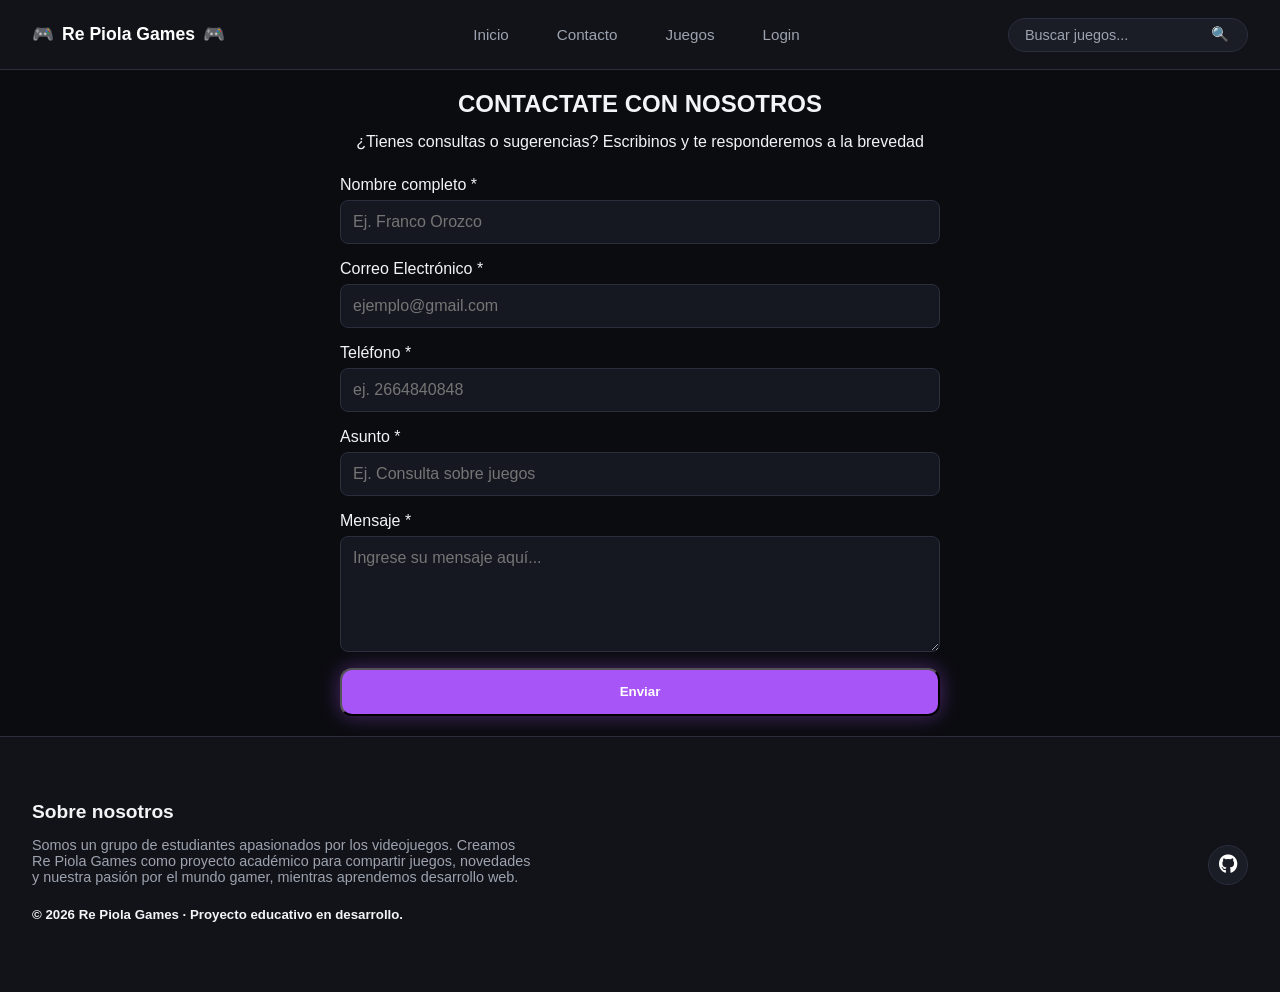
==== commit b11fd728: "avance en los CSS y correccion de los nombres de los juegos" ====
--- a/contacto.html
+++ b/contacto.html
@@ -1,139 +1,180 @@
 <!doctype html>
 <html lang="es">
+  <head>
+    <meta charset="UTF-8" />
+    <meta name="viewport" content="width=device-width, initial-scale=1.0" />
+    <title>Contacto | Re Piola Games</title>
 
-<head>
-  <meta charset="UTF-8" />
-  <meta name="viewport" content="width=device-width, initial-scale=1.0" />
-  <title>Contacto | Re Piola Games</title>
+    <!-- Iconos de Font Awesome -->
+    <link
+      rel="stylesheet"
+      href="https://cdnjs.cloudflare.com/ajax/libs/font-awesome/6.5.2/css/all.min.css"
+    />
 
-  <!-- Iconos de Font Awesome -->
-  <link rel="stylesheet" href="https://cdnjs.cloudflare.com/ajax/libs/font-awesome/6.5.2/css/all.min.css" />
+    <!-- Estilos generales y compartidos -->
+    <link rel="stylesheet" href="./css/base.css" />
+    <link rel="stylesheet" href="./css/header.css" />
+    <link rel="stylesheet" href="./css/componentes.css" />
+    <link rel="stylesheet" href="./css/footer.css" />
+    <link rel="stylesheet" href="./css/contacto.css" />
+  </head>
 
-  <!-- Estilos generales y compartidos -->
-  <link rel="stylesheet" href="./css/base.css" />
-  <link rel="stylesheet" href="./css/header.css" />
-  <link rel="stylesheet" href="./css/componentes.css" />
-  <link rel="stylesheet" href="./css/footer.css" />
-  <link rel="stylesheet" href="./css/contacto.css" />
-</head>
+  <body>
+    <!-- ===== 1. CABECERA ===== -->
 
-<body>
-  <!-- ===== 1. CABECERA ===== -->
-
-  <header class="header-principal">
-    <!-- Logo -->
-    <div class="logo">
-      <a href="./index.html">
-        <span>🎮</span>
-        <span>Re Piola Games</span>
-        <span>🎮</span>
-      </a>
-    </div>
-
-    <!-- Navegación principal -->
-    <nav aria-label="Navegación principal">
-      <ul>
-        <li><a href="./index.html">Inicio</a></li>
-        <li><a href="./contacto.html">Contacto</a></li>
-        <li><a href="./juegos.html">Juegos</a></li>
-        <li><a href="./login.html">Login</a></li>
-      </ul>
-    </nav>
-
-    <!-- Buscador -->
-    <form class="buscador" role="search">
-      <input type="text" id="buscar" name="buscar" placeholder="Buscar juegos..." aria-label="Buscar juegos" />
-      <button type="submit" aria-label="Buscar">🔍</button>
-    </form>
-
-  </header>
-  <!-- ===== 2. CONTENIDO PRINCIPAL ===== -->
-
-  <main>
-    <section id="contacto">
-      <!-- ===== 2.1. PRESENTACIÓN ===== -->
-
-      <div class="contacto-header">
-        <h1>CONTACTATE CON NOSOTROS</h1>
-        <p>
-          ¿Tienes consultas o sugerencias? Escribinos y te responderemos a la
-          brevedad
-        </p>
+    <header class="header-principal">
+      <!-- Logo -->
+      <div class="logo">
+        <a href="./index.html">
+          <span>🎮</span>
+          <span>Re Piola Games</span>
+          <span>🎮</span>
+        </a>
       </div>
 
-      <!-- ===== 2.2. FORMULARIO DE CONTACTO ===== -->
+      <!-- Navegación principal -->
+      <nav aria-label="Navegación principal">
+        <ul>
+          <li><a href="./index.html">Inicio</a></li>
+          <li><a href="./contacto.html">Contacto</a></li>
+          <li><a href="./juegos.html">Juegos</a></li>
+          <li><a href="./login.html">Login</a></li>
+        </ul>
+      </nav>
 
-      <div class="contenedor-formulario">
-        <form id="form-contacto" novalidate>
-          <!-- Nombre completo -->
-          <div class="campo-grupo">
-            <label for="nombre">Nombre completo *</label>
-            <input type="text" id="nombre" name="nombre" placeholder="Ej. Franco Orozco" autocomplete="off" />
-            <span class="error-msg" id="error-nombre"></span>
-          </div>
+      <!-- Buscador -->
+      <form class="buscador" role="search">
+        <input
+          type="text"
+          id="buscar"
+          name="buscar"
+          placeholder="Buscar juegos..."
+          aria-label="Buscar juegos"
+        />
+        <button type="submit" aria-label="Buscar">🔍</button>
+      </form>
+    </header>
+    <!-- ===== 2. CONTENIDO PRINCIPAL ===== -->
 
-          <!-- Correo electrónico -->
-          <div class="campo-grupo">
-            <label for="email">Correo Electrónico *</label>
-            <input type="email" id="email" name="email" placeholder="ejemplo@gmail.com" autocomplete="off" />
-            <span class="error-msg" id="error-email"></span>
-          </div>
+    <main>
+      <section id="contacto">
+        <!-- ===== 2.1. PRESENTACIÓN ===== -->
 
-          <!-- Teléfono -->
-          <div class="campo-grupo">
-            <label for="telefono">Teléfono *</label>
-            <input type="tel" id="telefono" name="telefono" placeholder="ej. 2664840848" autocomplete="off" />
-            <span class="error-msg" id="error-telefono"></span>
-          </div>
+        <div class="contacto-header">
+          <h1>CONTACTATE CON NOSOTROS</h1>
+          <p>
+            ¿Tienes consultas o sugerencias? Escribinos y te responderemos a la
+            brevedad
+          </p>
+        </div>
 
-          <!-- Asunto -->
-          <div class="campo-grupo">
-            <label for="asunto">Asunto *</label>
-            <input type="text" id="asunto" name="asunto" placeholder="Ej. Consulta sobre juegos" autocomplete="off" />
-            <span class="error-msg" id="error-asunto"></span>
-          </div>
+        <!-- ===== 2.2. FORMULARIO DE CONTACTO ===== -->
 
-          <!-- Mensaje -->
-          <div class="campo-grupo">
-            <label for="mensaje">Mensaje *</label>
-            <textarea id="mensaje" name="mensaje" placeholder="Ingrese su mensaje aquí..." rows="5"
-              autocomplete="off"></textarea>
-            <span class="error-msg" id="error-mensaje"></span>
-          </div>
+        <div class="contenedor-formulario">
+          <form id="form-contacto" novalidate>
+            <!-- Nombre completo -->
+            <div class="campo-grupo">
+              <label for="nombre">Nombre completo *</label>
+              <input
+                type="text"
+                id="nombre"
+                name="nombre"
+                placeholder="Ej. Franco Orozco"
+                autocomplete="off"
+              />
+              <span class="error-msg" id="error-nombre"></span>
+            </div>
 
-          <!-- Envío del formulario -->
-          <button type="submit" class="btn">Enviar</button>
-        </form>
+            <!-- Correo electrónico -->
+            <div class="campo-grupo">
+              <label for="email">Correo Electrónico *</label>
+              <input
+                type="email"
+                id="email"
+                name="email"
+                placeholder="ejemplo@gmail.com"
+                autocomplete="off"
+              />
+              <span class="error-msg" id="error-email"></span>
+            </div>
 
-        <!-- ===== 2.3. RESUMEN DEL FORMULARIO ===== -->
+            <!-- Teléfono -->
+            <div class="campo-grupo">
+              <label for="telefono">Teléfono *</label>
+              <input
+                type="tel"
+                id="telefono"
+                name="telefono"
+                placeholder="ej. 2664840848"
+                autocomplete="off"
+              />
+              <span class="error-msg" id="error-telefono"></span>
+            </div>
 
-        <div id="resumen-envio"></div>
+            <!-- Asunto -->
+            <div class="campo-grupo">
+              <label for="asunto">Asunto *</label>
+              <input
+                type="text"
+                id="asunto"
+                name="asunto"
+                placeholder="Ej. Consulta sobre juegos"
+                autocomplete="off"
+              />
+              <span class="error-msg" id="error-asunto"></span>
+            </div>
+
+            <!-- Mensaje -->
+            <div class="campo-grupo">
+              <label for="mensaje">Mensaje *</label>
+              <textarea
+                id="mensaje"
+                name="mensaje"
+                placeholder="Ingrese su mensaje aquí..."
+                rows="5"
+                autocomplete="off"
+              ></textarea>
+              <span class="error-msg" id="error-mensaje"></span>
+            </div>
+
+            <!-- Envío del formulario -->
+            <button type="submit" class="btn">Enviar</button>
+          </form>
+
+          <!-- ===== 2.3. RESUMEN DEL FORMULARIO ===== -->
+
+          <div id="resumen-envio"></div>
+        </div>
+      </section>
+    </main>
+
+    <!-- ===== 3. PIE DE PÁGINA ===== -->
+
+    <footer>
+      <div class="footer-info">
+        <h2>Sobre nosotros</h2>
+        <p>
+          Somos un grupo de estudiantes apasionados por los videojuegos. Creamos
+          Re Piola Games como proyecto académico para compartir juegos,
+          novedades y nuestra pasión por el mundo gamer, mientras aprendemos
+          desarrollo web.
+        </p>
+        <h5>© 2026 Re Piola Games · Proyecto educativo en desarrollo.</h5>
       </div>
-    </section>
-  </main>
 
-  <!-- ===== 3. PIE DE PÁGINA ===== -->
+      <div class="footer-redes">
+        <a
+          href="https://github.com/orozcofrancoem/TP-Integrador_Web_I.git"
+          target="_blank"
+          rel="noopener noreferrer"
+          aria-label="GitHub"
+        >
+          <i class="fa-brands fa-github" aria-hidden="true"></i>
+        </a>
+      </div>
+    </footer>
+    <!-- ===== 4. JAVASCRIPT ===== -->
 
-  <footer>
-    <div class="footer-info">
-      <h2>Sobre nosotros</h2>
-      <p>
-        Somos un grupo de estudiantes realizando una página web sobre
-        videojuegos. Aún en desarrollo... Este contenido mejorará.
-      </p>
-    </div>
-
-    <div class="footer-redes">
-      <a href="https://github.com/orozcofrancoem/TP-Integrador_Web_I.git" target="_blank" rel="noopener noreferrer"
-        aria-label="GitHub">
-        <i class="fa-brands fa-github" aria-hidden="true"></i>
-      </a>
-    </div>
-  </footer>
-  <!-- ===== 4. JAVASCRIPT ===== -->
-
-  <script src="./js/contacto.js"></script>
-  <script src="./js/componentes.js"></script>
-</body>
-
-</html>+    <script src="./js/contacto.js"></script>
+  </body>
+</html>
--- a/css/base.css
+++ b/css/base.css
@@ -31,4 +31,12 @@
     margin: 0 auto;
     width: 100%;
     padding: 0;
+}
+
+/* ===== CÁLCULO DE TAMAÑOS ===== */
+
+*,
+*::before,
+*::after {
+    box-sizing: border-box;
 }
--- a/css/header.css
+++ b/css/header.css
@@ -131,4 +131,26 @@
     .buscador {
         display: none;
     }
+}
+
+/* ===== MENÚ EN TELÉFONOS ===== */
+
+@media (max-width: 600px) {
+    .header-principal nav {
+        width: 100%;
+        min-width: 0;
+    }
+
+    .header-principal nav ul {
+        flex-wrap: wrap;
+        justify-content: center;
+        gap: 10px;
+        margin: 0;
+        padding: 10px 0;
+        overflow-x: visible;
+    }
+
+    .header-principal nav ul li a {
+        display: block;
+    }
 }
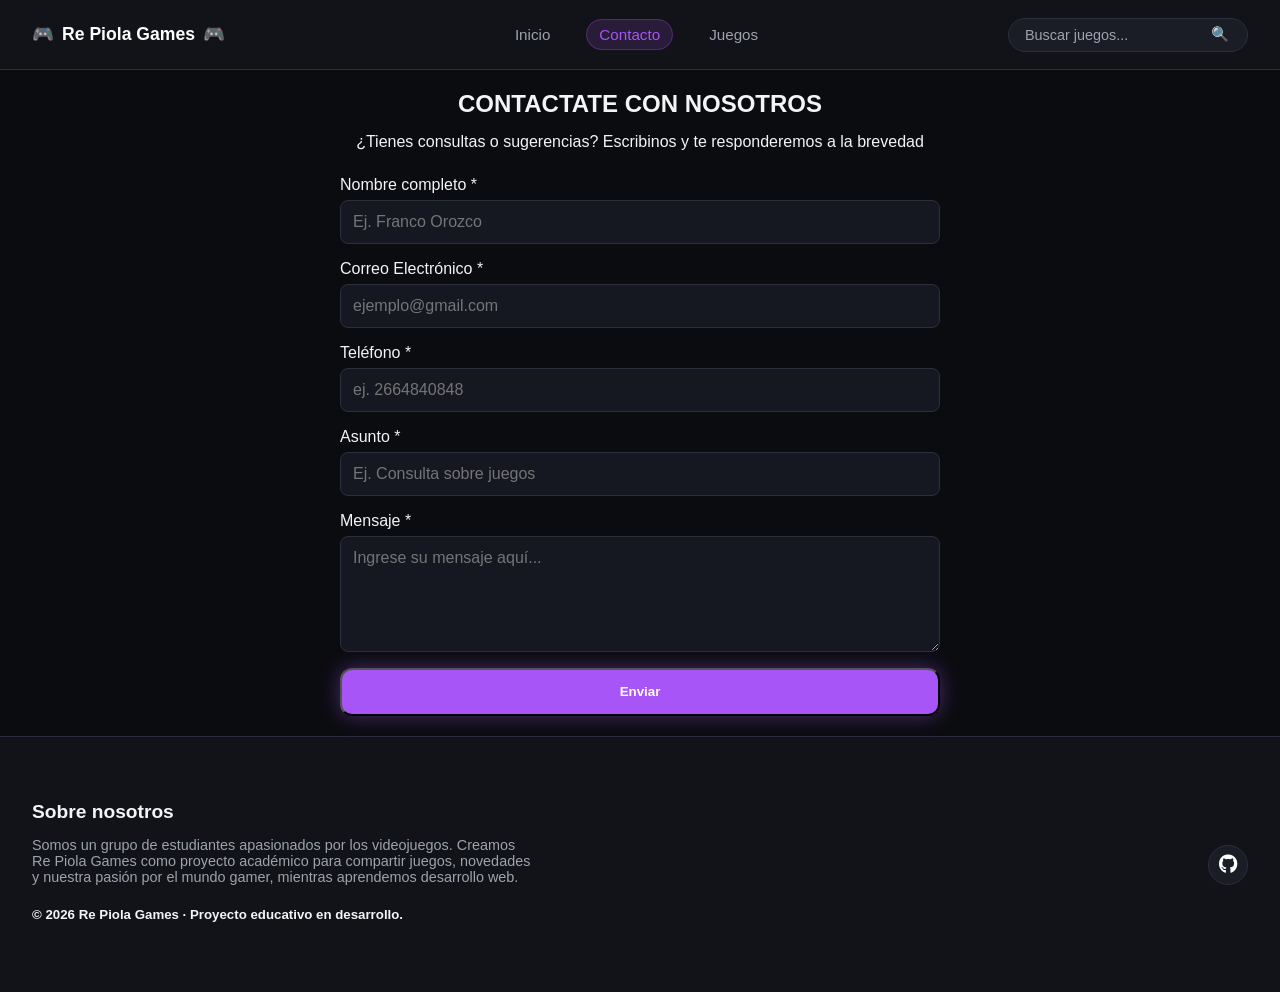
==== commit 0c772a68: "Eliminación de página Login Se eliminó la página Login Se eliminó el ícono de usuario y notificacion" ====
--- a/contacto.html
+++ b/contacto.html
@@ -1,180 +1,139 @@
 <!doctype html>
 <html lang="es">
-  <head>
-    <meta charset="UTF-8" />
-    <meta name="viewport" content="width=device-width, initial-scale=1.0" />
-    <title>Contacto | Re Piola Games</title>
 
-    <!-- Iconos de Font Awesome -->
-    <link
-      rel="stylesheet"
-      href="https://cdnjs.cloudflare.com/ajax/libs/font-awesome/6.5.2/css/all.min.css"
-    />
+<head>
+  <meta charset="UTF-8" />
+  <meta name="viewport" content="width=device-width, initial-scale=1.0" />
+  <title>Contacto | Re Piola Games</title>
 
-    <!-- Estilos generales y compartidos -->
-    <link rel="stylesheet" href="./css/base.css" />
-    <link rel="stylesheet" href="./css/header.css" />
-    <link rel="stylesheet" href="./css/componentes.css" />
-    <link rel="stylesheet" href="./css/footer.css" />
-    <link rel="stylesheet" href="./css/contacto.css" />
-  </head>
+  <!-- Iconos de Font Awesome -->
+  <link rel="stylesheet" href="https://cdnjs.cloudflare.com/ajax/libs/font-awesome/6.5.2/css/all.min.css" />
 
-  <body>
-    <!-- ===== 1. CABECERA ===== -->
+  <!-- Estilos generales y compartidos -->
+  <link rel="stylesheet" href="./css/base.css" />
+  <link rel="stylesheet" href="./css/header.css" />
+  <link rel="stylesheet" href="./css/componentes.css" />
+  <link rel="stylesheet" href="./css/footer.css" />
+  <link rel="stylesheet" href="./css/contacto.css" />
+</head>
 
-    <header class="header-principal">
-      <!-- Logo -->
-      <div class="logo">
-        <a href="./index.html">
-          <span>🎮</span>
-          <span>Re Piola Games</span>
-          <span>🎮</span>
-        </a>
+<body>
+  <!-- ===== 1. CABECERA ===== -->
+
+  <header class="header-principal">
+    <!-- Logo -->
+    <div class="logo">
+      <a href="./index.html">
+        <span>🎮</span>
+        <span>Re Piola Games</span>
+        <span>🎮</span>
+      </a>
+    </div>
+
+    <!-- Navegación principal -->
+    <nav aria-label="Navegación principal">
+      <ul>
+        <li><a href="./index.html">Inicio</a></li>
+        <li><a href="./contacto.html" class="activo">Contacto</a></li>
+        <li><a href="./juegos.html">Juegos</a></li>
+      </ul>
+    </nav>
+
+    <!-- Buscador -->
+    <form class="buscador" role="search">
+      <input type="text" id="buscar" name="buscar" placeholder="Buscar juegos..." aria-label="Buscar juegos" />
+      <button type="submit" aria-label="Buscar">🔍</button>
+    </form>
+  </header>
+  <!-- ===== 2. CONTENIDO PRINCIPAL ===== -->
+
+  <main>
+    <section id="contacto">
+      <!-- ===== 2.1. PRESENTACIÓN ===== -->
+
+      <div class="contacto-header">
+        <h1>CONTACTATE CON NOSOTROS</h1>
+        <p>
+          ¿Tienes consultas o sugerencias? Escribinos y te responderemos a la
+          brevedad
+        </p>
       </div>
 
-      <!-- Navegación principal -->
-      <nav aria-label="Navegación principal">
-        <ul>
-          <li><a href="./index.html">Inicio</a></li>
-          <li><a href="./contacto.html">Contacto</a></li>
-          <li><a href="./juegos.html">Juegos</a></li>
-          <li><a href="./login.html">Login</a></li>
-        </ul>
-      </nav>
+      <!-- ===== 2.2. FORMULARIO DE CONTACTO ===== -->
 
-      <!-- Buscador -->
-      <form class="buscador" role="search">
-        <input
-          type="text"
-          id="buscar"
-          name="buscar"
-          placeholder="Buscar juegos..."
-          aria-label="Buscar juegos"
-        />
-        <button type="submit" aria-label="Buscar">🔍</button>
-      </form>
-    </header>
-    <!-- ===== 2. CONTENIDO PRINCIPAL ===== -->
+      <div class="contenedor-formulario">
+        <form id="form-contacto" novalidate>
+          <!-- Nombre completo -->
+          <div class="campo-grupo">
+            <label for="nombre">Nombre completo *</label>
+            <input type="text" id="nombre" name="nombre" placeholder="Ej. Franco Orozco" autocomplete="off" />
+            <span class="error-msg" id="error-nombre"></span>
+          </div>
 
-    <main>
-      <section id="contacto">
-        <!-- ===== 2.1. PRESENTACIÓN ===== -->
+          <!-- Correo electrónico -->
+          <div class="campo-grupo">
+            <label for="email">Correo Electrónico *</label>
+            <input type="email" id="email" name="email" placeholder="ejemplo@gmail.com" autocomplete="off" />
+            <span class="error-msg" id="error-email"></span>
+          </div>
 
-        <div class="contacto-header">
-          <h1>CONTACTATE CON NOSOTROS</h1>
-          <p>
-            ¿Tienes consultas o sugerencias? Escribinos y te responderemos a la
-            brevedad
-          </p>
-        </div>
+          <!-- Teléfono -->
+          <div class="campo-grupo">
+            <label for="telefono">Teléfono *</label>
+            <input type="tel" id="telefono" name="telefono" placeholder="ej. 2664840848" autocomplete="off" />
+            <span class="error-msg" id="error-telefono"></span>
+          </div>
 
-        <!-- ===== 2.2. FORMULARIO DE CONTACTO ===== -->
+          <!-- Asunto -->
+          <div class="campo-grupo">
+            <label for="asunto">Asunto *</label>
+            <input type="text" id="asunto" name="asunto" placeholder="Ej. Consulta sobre juegos" autocomplete="off" />
+            <span class="error-msg" id="error-asunto"></span>
+          </div>
 
-        <div class="contenedor-formulario">
-          <form id="form-contacto" novalidate>
-            <!-- Nombre completo -->
-            <div class="campo-grupo">
-              <label for="nombre">Nombre completo *</label>
-              <input
-                type="text"
-                id="nombre"
-                name="nombre"
-                placeholder="Ej. Franco Orozco"
-                autocomplete="off"
-              />
-              <span class="error-msg" id="error-nombre"></span>
-            </div>
+          <!-- Mensaje -->
+          <div class="campo-grupo">
+            <label for="mensaje">Mensaje *</label>
+            <textarea id="mensaje" name="mensaje" placeholder="Ingrese su mensaje aquí..." rows="5"
+              autocomplete="off"></textarea>
+            <span class="error-msg" id="error-mensaje"></span>
+          </div>
 
-            <!-- Correo electrónico -->
-            <div class="campo-grupo">
-              <label for="email">Correo Electrónico *</label>
-              <input
-                type="email"
-                id="email"
-                name="email"
-                placeholder="ejemplo@gmail.com"
-                autocomplete="off"
-              />
-              <span class="error-msg" id="error-email"></span>
-            </div>
+          <!-- Envío del formulario -->
+          <button type="submit" class="btn">Enviar</button>
+        </form>
 
-            <!-- Teléfono -->
-            <div class="campo-grupo">
-              <label for="telefono">Teléfono *</label>
-              <input
-                type="tel"
-                id="telefono"
-                name="telefono"
-                placeholder="ej. 2664840848"
-                autocomplete="off"
-              />
-              <span class="error-msg" id="error-telefono"></span>
-            </div>
+        <!-- ===== 2.3. RESUMEN DEL FORMULARIO ===== -->
 
-            <!-- Asunto -->
-            <div class="campo-grupo">
-              <label for="asunto">Asunto *</label>
-              <input
-                type="text"
-                id="asunto"
-                name="asunto"
-                placeholder="Ej. Consulta sobre juegos"
-                autocomplete="off"
-              />
-              <span class="error-msg" id="error-asunto"></span>
-            </div>
+        <div id="resumen-envio"></div>
+      </div>
+    </section>
+  </main>
 
-            <!-- Mensaje -->
-            <div class="campo-grupo">
-              <label for="mensaje">Mensaje *</label>
-              <textarea
-                id="mensaje"
-                name="mensaje"
-                placeholder="Ingrese su mensaje aquí..."
-                rows="5"
-                autocomplete="off"
-              ></textarea>
-              <span class="error-msg" id="error-mensaje"></span>
-            </div>
+  <!-- ===== 3. PIE DE PÁGINA ===== -->
 
-            <!-- Envío del formulario -->
-            <button type="submit" class="btn">Enviar</button>
-          </form>
+  <footer>
+    <div class="footer-info">
+      <h2>Sobre nosotros</h2>
+      <p>
+        Somos un grupo de estudiantes apasionados por los videojuegos. Creamos
+        Re Piola Games como proyecto académico para compartir juegos,
+        novedades y nuestra pasión por el mundo gamer, mientras aprendemos
+        desarrollo web.
+      </p>
+      <h5>© 2026 Re Piola Games · Proyecto educativo en desarrollo.</h5>
+    </div>
 
-          <!-- ===== 2.3. RESUMEN DEL FORMULARIO ===== -->
+    <div class="footer-redes">
+      <a href="https://github.com/orozcofrancoem/TP-Integrador_Web_I.git" target="_blank" rel="noopener noreferrer"
+        aria-label="GitHub">
+        <i class="fa-brands fa-github" aria-hidden="true"></i>
+      </a>
+    </div>
+  </footer>
+  <!-- ===== 4. JAVASCRIPT ===== -->
 
-          <div id="resumen-envio"></div>
-        </div>
-      </section>
-    </main>
+  <script src="./js/contacto.js"></script>
+</body>
 
-    <!-- ===== 3. PIE DE PÁGINA ===== -->
-
-    <footer>
-      <div class="footer-info">
-        <h2>Sobre nosotros</h2>
-        <p>
-          Somos un grupo de estudiantes apasionados por los videojuegos. Creamos
-          Re Piola Games como proyecto académico para compartir juegos,
-          novedades y nuestra pasión por el mundo gamer, mientras aprendemos
-          desarrollo web.
-        </p>
-        <h5>© 2026 Re Piola Games · Proyecto educativo en desarrollo.</h5>
-      </div>
-
-      <div class="footer-redes">
-        <a
-          href="https://github.com/orozcofrancoem/TP-Integrador_Web_I.git"
-          target="_blank"
-          rel="noopener noreferrer"
-          aria-label="GitHub"
-        >
-          <i class="fa-brands fa-github" aria-hidden="true"></i>
-        </a>
-      </div>
-    </footer>
-    <!-- ===== 4. JAVASCRIPT ===== -->
-
-    <script src="./js/contacto.js"></script>
-  </body>
-</html>
+</html>
--- a/css/header.css
+++ b/css/header.css
@@ -8,12 +8,12 @@
     justify-content: space-between;
     padding: 0 2rem;
     height: 70px;
+    position: sticky;
 }
 
 /* ===== POSICIÓN DE LA CABECERA COMPARTIDA ===== */
 
 #cabecera-sitio {
-    position: sticky;
     top: 0;
     z-index: 1000;
 }
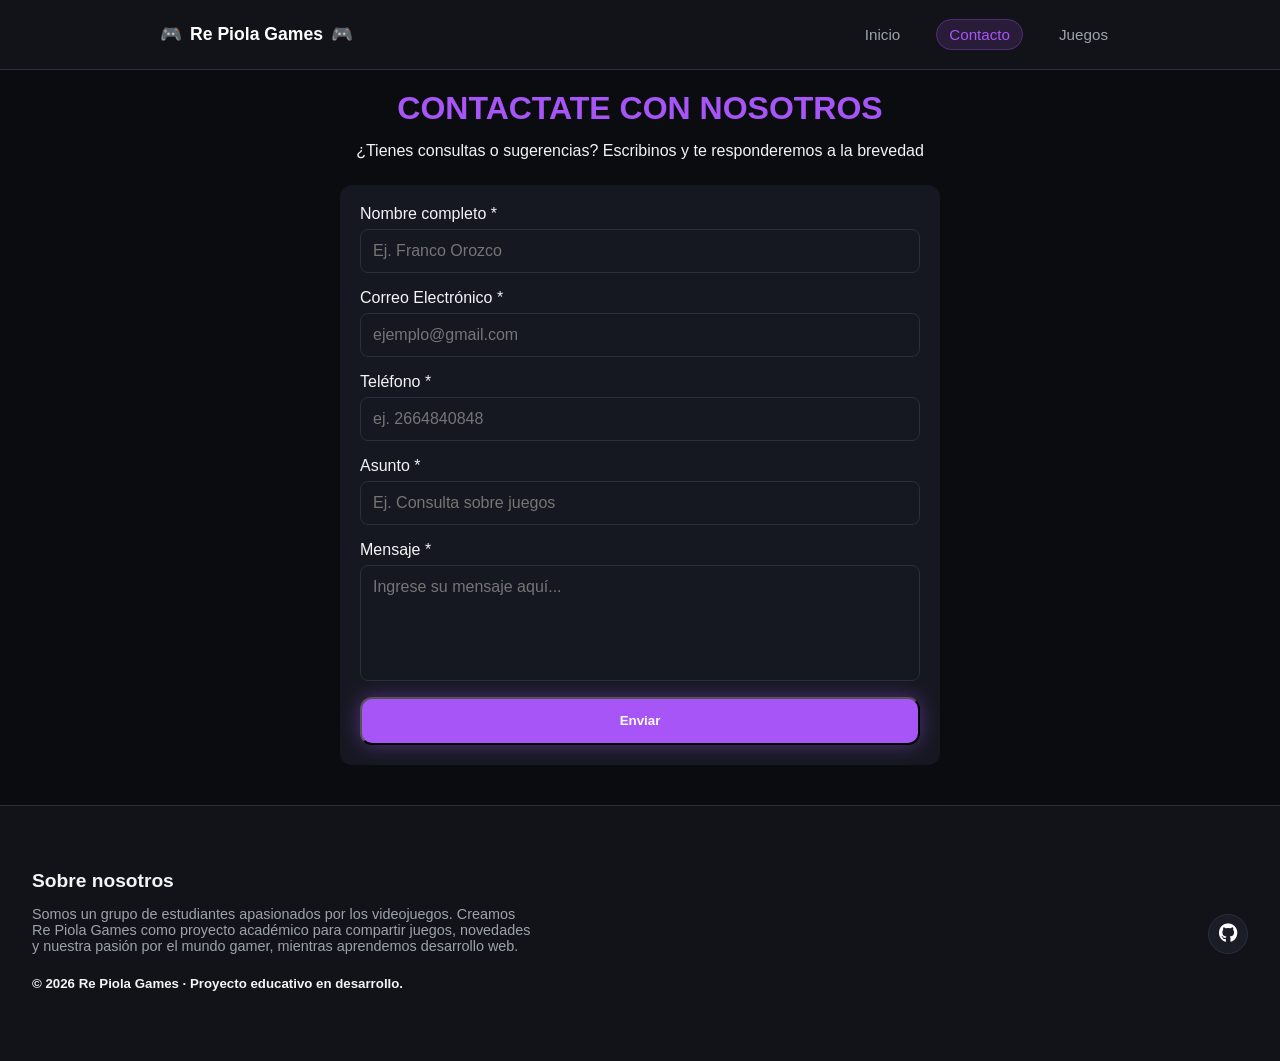
==== commit 27515e2f: "Pulimos detalles Borramos el buscador, centramos los ul del nav, corregimos detalles de css, le dimo" ====
--- a/contacto.html
+++ b/contacto.html
@@ -39,11 +39,6 @@
       </ul>
     </nav>
 
-    <!-- Buscador -->
-    <form class="buscador" role="search">
-      <input type="text" id="buscar" name="buscar" placeholder="Buscar juegos..." aria-label="Buscar juegos" />
-      <button type="submit" aria-label="Buscar">🔍</button>
-    </form>
   </header>
   <!-- ===== 2. CONTENIDO PRINCIPAL ===== -->
 
--- a/css/header.css
+++ b/css/header.css
@@ -5,18 +5,25 @@
     border-bottom: 1px solid var(--border-color);
     display: flex;
     align-items: center;
+    padding: 0 10rem;
+    height: 70px;
     justify-content: space-between;
-    padding: 0 2rem;
-    height: 70px;
     position: sticky;
-}
-
-/* ===== POSICIÓN DE LA CABECERA COMPARTIDA ===== */
-
-#cabecera-sitio {
     top: 0;
     z-index: 1000;
 }
+
+.logo {
+    display: flex;
+    align-items: center;
+    gap: 8px;
+    font-weight: bold;
+    font-size: 1.1rem;
+    color: #fff;
+    text-decoration: none;
+    justify-content: center;
+}
+
 
 /* ===== 2. LOGO ===== */
 
@@ -62,56 +69,6 @@
     border: 1px solid #a855f74d;
 }
 
-/* ===== 4. BUSCADOR ===== */
-
-.buscador {
-    display: flex;
-    align-items: center;
-    background-color: #1a1c26;
-    border: 1px solid var(--border-color);
-    border-radius: 30px;
-    padding: 4px 12px;
-    width: 240px;
-}
-
-.buscador input {
-    background: transparent;
-    border: none;
-    color: var(--color-text);
-    outline: none;
-    width: 100%;
-    font-size: 0.9rem;
-    padding: 4px;
-}
-
-.buscador input::placeholder {
-    color: var(--color-text-muted);
-}
-
-.buscador button {
-    background: transparent;
-    border: none;
-    cursor: pointer;
-    font-size: 0.9rem;
-}
-
-/* ===== 5. PANEL DE USUARIO ===== */
-
-.usuario-panel {
-    display: flex;
-    align-items: center;
-    gap: 1rem;
-}
-
-.usuario-panel button {
-    background: transparent;
-    border: none;
-    color: var(--color-text);
-    font-size: 1.1rem;
-    cursor: pointer;
-    position: relative;
-}
-
 /* ===== 6. ADAPTACIÓN A PANTALLAS PEQUEÑAS ===== */
 
 @media (max-width: 968px) {
--- a/css/contacto.css
+++ b/css/contacto.css
@@ -12,6 +12,12 @@
     gap: 15px;
     align-items: center;
     padding-bottom: 15px;
+}
+
+.contacto-header h1 {
+    font-size: 2rem;
+    text-align: center;
+    color: var(--color-primary);
 }
 
 .contacto-header p,
@@ -40,6 +46,10 @@
 .contenedor-formulario {
     width: 100%;
     max-width: 600px;
+    border-radius: 12px;
+    background-color: var(--bg-card);
+    margin-bottom: 20px;
+    padding: 20px; 
 }
 
 .error-msg{
@@ -60,8 +70,8 @@
     background-color: var(--bg-card);/*Asigna el color de fondo del campo usando la variable --bg-card, que también usás para las tarjetas del sitio.*/
     color: var(--color-text);/*Define el color del texto que escribe la persona dentro del campo. Usa la variable --color-text para mantener el mismo color general del sitio.*/
     font: inherit;/* Hace que el campo herede la tipografía de su elemento padre: familia, tamaño y otras propiedades de fuente incluidas en font.*/
+    resize: none;/*Evita que la persona pueda cambiar el tamaño del campo de texto.*/
 }
-
 /* Color del borde al seleccionar un campo */
 .campo-grupo input:focus,
 .campo-grupo textarea:focus {
